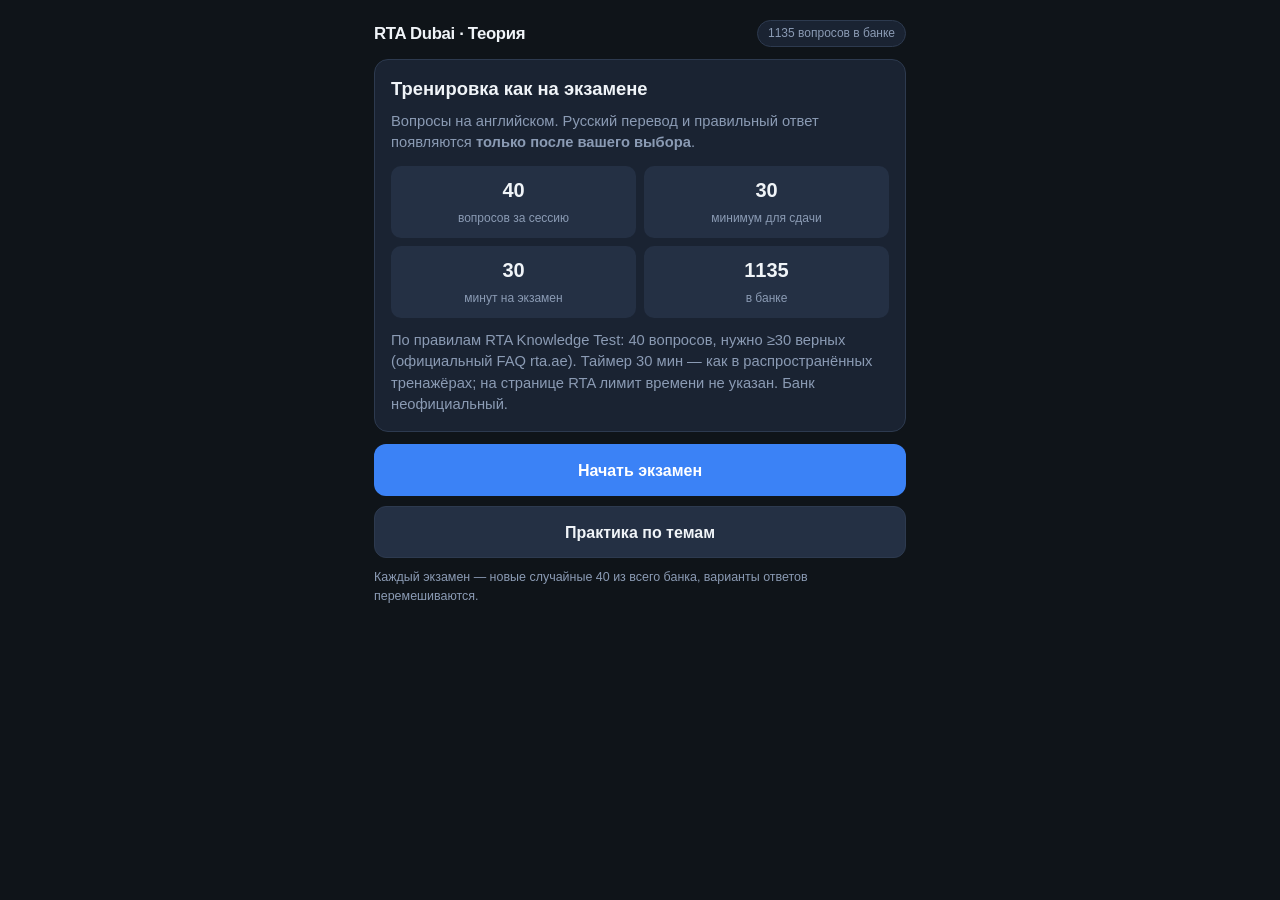
==== index.html @ 9878740d "RTA theory practice app" ====
<!DOCTYPE html>
<html lang="ru">
<head>
  <meta charset="utf-8" />
  <meta name="viewport" content="width=device-width, initial-scale=1, viewport-fit=cover" />
  <meta name="theme-color" content="#0f1419" />
  <meta name="apple-mobile-web-app-capable" content="yes" />
  <meta name="apple-mobile-web-app-status-bar-style" content="black-translucent" />
  <title>RTA Dubai — Теория (практика)</title>
  <link rel="stylesheet" href="styles.css" />
  <link rel="manifest" href="manifest.webmanifest" />
</head>
<body>
  <div class="app">
    <!-- HOME -->
    <section id="screen-home" class="screen">
      <div class="header">
        <h1>RTA Dubai · Теория</h1>
        <span class="badge" id="home-count">…</span>
      </div>
      <div class="card">
        <h2>Тренировка как на экзамене</h2>
        <p>Вопросы на английском. Русский перевод и правильный ответ появляются <b>только после вашего выбора</b>.</p>
        <div class="rules">
          <div class="rule"><b id="rule-q">40</b><span>вопросов за сессию</span></div>
          <div class="rule"><b id="rule-pass">30</b><span>минимум для сдачи</span></div>
          <div class="rule"><b id="rule-min">30</b><span>минут на экзамен</span></div>
          <div class="rule"><b id="rule-bank">1135</b><span>в банке</span></div>
        </div>
        <p class="note">По правилам RTA Knowledge Test: 40 вопросов, нужно ≥30 верных (официальный FAQ rta.ae). Таймер 30 мин — как в распространённых тренажёрах; на странице RTA лимит времени не указан. Банк неофициальный.</p>
      </div>
      <div class="stack">
        <button type="button" class="btn" id="btn-exam">Начать экзамен</button>
        <button type="button" class="btn secondary" id="btn-practice">Практика по темам</button>
      </div>
      <p class="note">Каждый экзамен — новые случайные 40 из всего банка, варианты ответов перемешиваются.</p>
    </section>

    <!-- TOPICS -->
    <section id="screen-topics" class="screen hidden">
      <div class="header">
        <h1>Практика</h1>
        <button type="button" class="btn ghost" id="btn-topics-back" style="width:auto;padding:8px 12px;min-height:36px">Назад</button>
      </div>
      <div class="card">
        <h2>Выберите тему</h2>
        <p>Все вопросы темы в случайном порядке. Русский — только после ответа. Без таймера.</p>
      </div>
      <div class="topic-list" id="topic-list"></div>
    </section>

    <!-- QUIZ -->
    <section id="screen-quiz" class="screen hidden">
      <div class="header">
        <h1>Вопрос</h1>
        <span class="badge timer" id="quiz-timer">—</span>
      </div>
      <div class="progress-wrap">
        <div class="progress-meta">
          <span id="progress-label">—</span>
          <button type="button" class="btn ghost" id="btn-quit" style="width:auto;min-height:32px;padding:4px 10px;font-size:0.8rem">Выйти</button>
        </div>
        <div class="progress-bar"><i id="progress-fill"></i></div>
      </div>
      <div class="card" style="flex:1">
        <div class="q-num" id="q-num"></div>
        <p class="q-text" id="q-text"></p>
        <div id="q-img-wrap"></div>
        <div class="opts" id="opts"></div>
        <div class="feedback" id="feedback"></div>
        <div class="ru-block" id="ru-block">
          <div class="label">Перевод вопроса</div>
          <div class="text" id="ru-q"></div>
        </div>
      </div>
      <div class="footer-actions">
        <button type="button" class="btn hidden" id="btn-next">Далее</button>
      </div>
    </section>

    <!-- RESULT -->
    <section id="screen-result" class="screen hidden">
      <div class="header">
        <h1>Результат</h1>
      </div>
      <div class="card result-score">
        <div class="big" id="result-big">0 / 40</div>
        <div class="verdict" id="result-verdict">—</div>
        <p id="result-sub" class="note"></p>
      </div>
      <div class="stack" style="margin-bottom:12px">
        <button type="button" class="btn" id="btn-again">Ещё раз</button>
        <button type="button" class="btn secondary" id="btn-home">На главную</button>
      </div>
      <h2 style="font-size:1rem;margin:8px 0">Разбор ошибок</h2>
      <div class="wrong-list" id="wrong-list"></div>
    </section>
  </div>
  <script src="app.js"></script>
</body>
</html>
---- styles.css ----
:root {
  --bg: #0f1419;
  --card: #1a2332;
  --card2: #243044;
  --text: #f0f4f8;
  --muted: #8b9bb4;
  --accent: #3b82f6;
  --accent2: #2563eb;
  --good: #22c55e;
  --bad: #ef4444;
  --warn: #f59e0b;
  --ru: #94a3b8;
  --border: #2d3a4f;
  --radius: 14px;
  --safe-b: env(safe-area-inset-bottom, 0px);
}
* { box-sizing: border-box; -webkit-tap-highlight-color: transparent; }
html, body {
  margin: 0; padding: 0;
  background: var(--bg); color: var(--text);
  font-family: -apple-system, BlinkMacSystemFont, "Segoe UI", Roboto, "Helvetica Neue", Arial, sans-serif;
  font-size: 16px; line-height: 1.45;
  min-height: 100%;
}
button, select { font: inherit; }
.app { max-width: 560px; margin: 0 auto; min-height: 100dvh; display: flex; flex-direction: column; padding: 12px 14px calc(16px + var(--safe-b)); }
.header {
  display: flex; align-items: center; justify-content: space-between; gap: 8px;
  padding: 8px 0 12px; position: sticky; top: 0; background: var(--bg); z-index: 5;
}
.header h1 { font-size: 1.05rem; margin: 0; font-weight: 700; letter-spacing: -0.02em; }
.badge {
  font-size: 0.75rem; color: var(--muted); background: var(--card);
  border: 1px solid var(--border); border-radius: 999px; padding: 4px 10px; white-space: nowrap;
}
.card {
  background: var(--card); border: 1px solid var(--border);
  border-radius: var(--radius); padding: 16px; margin-bottom: 12px;
}
.card h2 { margin: 0 0 8px; font-size: 1.15rem; }
.card p { margin: 0 0 10px; color: var(--muted); font-size: 0.92rem; }
.card p:last-child { margin-bottom: 0; }
.rules { display: grid; grid-template-columns: 1fr 1fr; gap: 8px; margin: 12px 0; }
.rule {
  background: var(--card2); border-radius: 10px; padding: 10px 12px; text-align: center;
}
.rule b { display: block; font-size: 1.25rem; color: var(--text); }
.rule span { font-size: 0.75rem; color: var(--muted); }
.btn {
  display: flex; align-items: center; justify-content: center; gap: 8px;
  width: 100%; min-height: 52px; border: none; border-radius: 12px;
  background: var(--accent); color: #fff; font-weight: 600; font-size: 1rem;
  cursor: pointer; padding: 12px 16px; transition: background .15s, transform .05s;
}
.btn:active { transform: scale(0.98); }
.btn:disabled { opacity: 0.45; cursor: not-allowed; }
.btn.secondary { background: var(--card2); color: var(--text); border: 1px solid var(--border); }
.btn.ghost { background: transparent; color: var(--muted); border: 1px solid var(--border); min-height: 44px; font-weight: 500; }
.btn.good { background: var(--good); }
.btn.bad { background: var(--bad); }
.stack { display: flex; flex-direction: column; gap: 10px; }
.row { display: flex; gap: 8px; }
.row .btn { flex: 1; }
.select {
  width: 100%; min-height: 48px; border-radius: 12px; border: 1px solid var(--border);
  background: var(--card2); color: var(--text); padding: 10px 12px;
}
.progress-wrap { margin-bottom: 10px; }
.progress-meta {
  display: flex; justify-content: space-between; align-items: center;
  font-size: 0.85rem; color: var(--muted); margin-bottom: 6px;
}
.progress-bar {
  height: 6px; background: var(--card2); border-radius: 99px; overflow: hidden;
}
.progress-bar > i {
  display: block; height: 100%; background: var(--accent); width: 0%;
  transition: width .2s;
}
.timer.warn { color: var(--warn); font-weight: 700; }
.timer.danger { color: var(--bad); font-weight: 700; }
.q-num { font-size: 0.8rem; color: var(--muted); margin-bottom: 6px; }
.q-text { font-size: 1.08rem; font-weight: 600; margin: 0 0 12px; letter-spacing: -0.01em; }
.q-img {
  display: block; max-width: 100%; max-height: 220px; margin: 0 auto 14px;
  border-radius: 10px; background: #fff; object-fit: contain;
}
.opts { display: flex; flex-direction: column; gap: 8px; }
.opt {
  text-align: left; width: 100%; min-height: 56px; padding: 12px 14px;
  border-radius: 12px; border: 2px solid var(--border); background: var(--card2);
  color: var(--text); cursor: pointer; font-weight: 500; font-size: 0.98rem;
  display: flex; flex-direction: column; gap: 4px; align-items: flex-start;
}
.opt .letter {
  display: inline-flex; align-items: center; justify-content: center;
  width: 24px; height: 24px; border-radius: 8px; background: var(--border);
  font-size: 0.75rem; font-weight: 700; margin-right: 8px; flex-shrink: 0;
}
.opt .en { display: flex; align-items: flex-start; gap: 0; width: 100%; }
.opt .en-text { flex: 1; }
.opt.selected { border-color: var(--accent); background: #1e3a5f; }
.opt.correct { border-color: var(--good); background: #14532d; }
.opt.wrong { border-color: var(--bad); background: #7f1d1d; }
.opt.dim { opacity: 0.55; }
.opt .ru {
  font-size: 0.82rem; color: var(--ru); font-weight: 400;
  padding-left: 32px; margin-top: 2px; display: none;
}
.opt.revealed .ru { display: block; }
.feedback {
  margin-top: 12px; padding: 12px 14px; border-radius: 12px;
  font-weight: 600; display: none;
}
.feedback.show { display: block; }
.feedback.ok { background: #14532d; color: #bbf7d0; }
.feedback.no { background: #7f1d1d; color: #fecaca; }
.ru-block {
  margin-top: 12px; padding: 12px; border-radius: 12px;
  background: #111827; border: 1px dashed var(--border); display: none;
}
.ru-block.show { display: block; }
.ru-block .label { font-size: 0.7rem; text-transform: uppercase; letter-spacing: .06em; color: var(--muted); margin-bottom: 4px; }
.ru-block .text { color: var(--ru); font-size: 0.92rem; }
.footer-actions {
  margin-top: auto; padding-top: 12px; display: flex; flex-direction: column; gap: 8px;
  position: sticky; bottom: 0; background: linear-gradient(transparent, var(--bg) 20%);
  padding-bottom: calc(8px + var(--safe-b));
}
.result-score {
  text-align: center; padding: 20px 12px;
}
.result-score .big {
  font-size: 3rem; font-weight: 800; letter-spacing: -0.03em; line-height: 1;
}
.result-score .verdict {
  font-size: 1.3rem; font-weight: 700; margin-top: 8px;
}
.result-score .verdict.pass { color: var(--good); }
.result-score .verdict.fail { color: var(--bad); }
.wrong-list { display: flex; flex-direction: column; gap: 10px; }
.wrong-item { background: var(--card); border: 1px solid var(--border); border-radius: 12px; padding: 12px; }
.wrong-item .wq { font-weight: 600; margin-bottom: 6px; }
.wrong-item .wru { color: var(--ru); font-size: 0.85rem; margin-bottom: 8px; }
.wrong-item .wa { font-size: 0.88rem; }
.wrong-item .wa .yours { color: #fca5a5; }
.wrong-item .wa .right { color: #86efac; }
.topic-list { display: flex; flex-direction: column; gap: 6px; max-height: 50vh; overflow: auto; -webkit-overflow-scrolling: touch; }
.topic-btn {
  text-align: left; width: 100%; min-height: 48px; padding: 10px 12px;
  border-radius: 10px; border: 1px solid var(--border); background: var(--card2);
  color: var(--text); cursor: pointer; display: flex; justify-content: space-between; gap: 8px; align-items: center;
}
.topic-btn span:first-child { font-size: 0.92rem; }
.topic-btn .n { color: var(--muted); font-size: 0.8rem; white-space: nowrap; }
.note { font-size: 0.78rem; color: var(--muted); margin-top: 10px; }
.hidden { display: none !important; }
.screen { flex: 1; display: flex; flex-direction: column; }
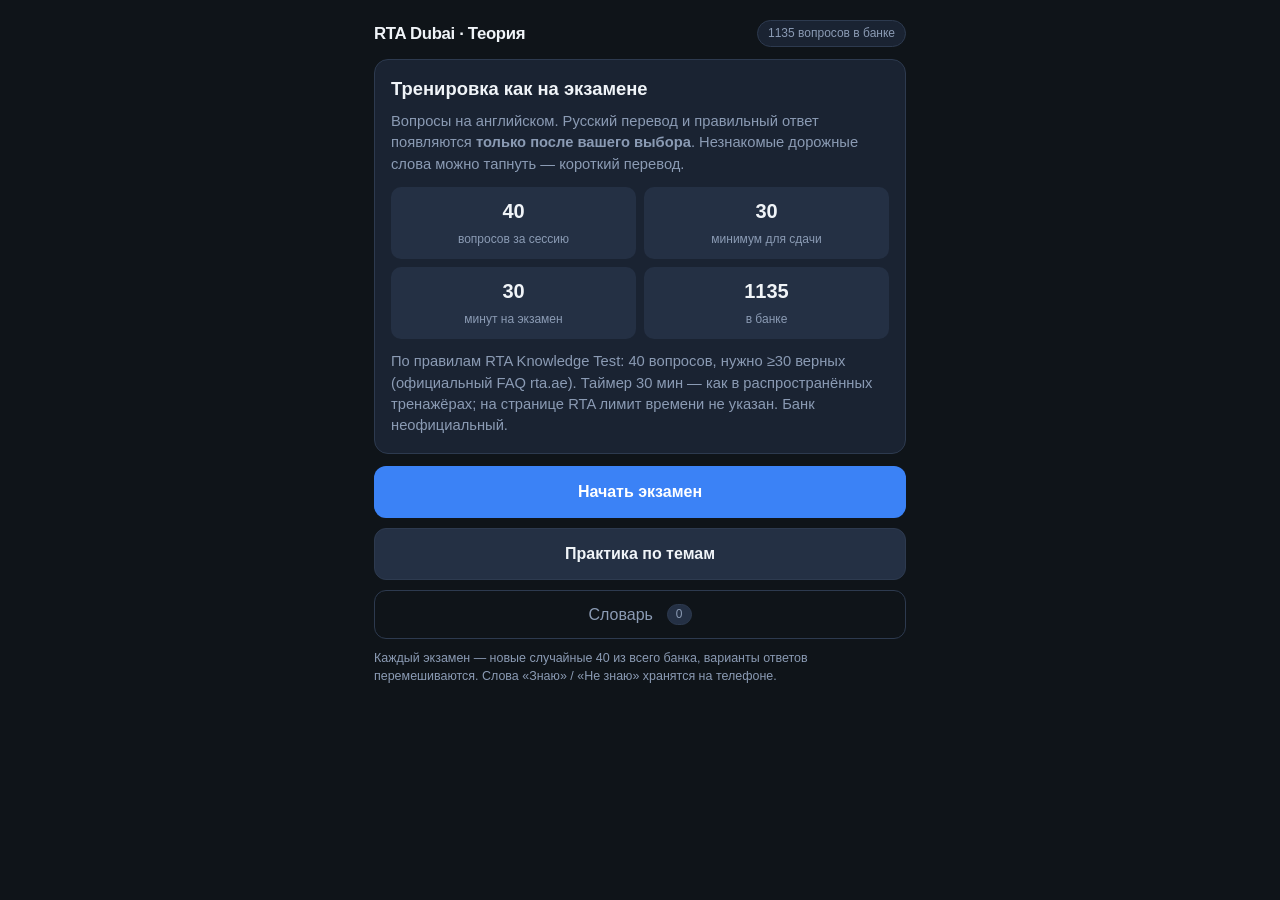
==== commit 1eb48228: "Add vocabulary learning: tap-translate, known/learning, flashcards EN-first exam/practice unchanged " ====
--- a/index.html
+++ b/index.html
@@ -20,7 +20,7 @@
       </div>
       <div class="card">
         <h2>Тренировка как на экзамене</h2>
-        <p>Вопросы на английском. Русский перевод и правильный ответ появляются <b>только после вашего выбора</b>.</p>
+        <p>Вопросы на английском. Русский перевод и правильный ответ появляются <b>только после вашего выбора</b>. Незнакомые дорожные слова можно тапнуть — короткий перевод.</p>
         <div class="rules">
           <div class="rule"><b id="rule-q">40</b><span>вопросов за сессию</span></div>
           <div class="rule"><b id="rule-pass">30</b><span>минимум для сдачи</span></div>
@@ -32,8 +32,9 @@
       <div class="stack">
         <button type="button" class="btn" id="btn-exam">Начать экзамен</button>
         <button type="button" class="btn secondary" id="btn-practice">Практика по темам</button>
+        <button type="button" class="btn ghost" id="btn-vocab">Словарь <span class="badge-inline" id="vocab-badge">0</span></button>
       </div>
-      <p class="note">Каждый экзамен — новые случайные 40 из всего банка, варианты ответов перемешиваются.</p>
+      <p class="note">Каждый экзамен — новые случайные 40 из всего банка, варианты ответов перемешиваются. Слова «Знаю» / «Не знаю» хранятся на телефоне.</p>
     </section>
 
     <!-- TOPICS -->
@@ -47,6 +48,44 @@
         <p>Все вопросы темы в случайном порядке. Русский — только после ответа. Без таймера.</p>
       </div>
       <div class="topic-list" id="topic-list"></div>
+    </section>
+
+    <!-- VOCAB -->
+    <section id="screen-vocab" class="screen hidden">
+      <div class="header">
+        <h1>Словарь</h1>
+        <button type="button" class="btn ghost" id="btn-vocab-back" style="width:auto;padding:8px 12px;min-height:36px">Назад</button>
+      </div>
+      <div class="card">
+        <div class="vocab-stats" id="vocab-stats"></div>
+        <p class="note" style="margin-top:8px">Тапайте подчёркнутые слова в вопросах — короткий перевод. После ответа отметьте «Знаю» / «Не знаю». Известные слова больше не подчёркиваются.</p>
+      </div>
+      <div class="row" style="margin-bottom:10px">
+        <button type="button" class="btn secondary" id="btn-flashcards" style="min-height:44px">Карточки (учу)</button>
+      </div>
+      <div class="vocab-tabs">
+        <button type="button" class="vocab-tab active" data-tab="learning">Учу</button>
+        <button type="button" class="vocab-tab" data-tab="known">Знаю</button>
+      </div>
+      <div class="vocab-list" id="vocab-list"></div>
+    </section>
+
+    <!-- FLASHCARDS -->
+    <section id="screen-flash" class="screen hidden">
+      <div class="header">
+        <h1>Карточки</h1>
+        <button type="button" class="btn ghost" id="btn-flash-back" style="width:auto;padding:8px 12px;min-height:36px">Назад</button>
+      </div>
+      <div class="card flash-card" id="flash-card">
+        <div class="flash-en" id="flash-en">—</div>
+        <div class="flash-ru hidden" id="flash-ru">—</div>
+        <p class="note" id="flash-hint">Тапните карточку, чтобы увидеть перевод</p>
+      </div>
+      <div class="row">
+        <button type="button" class="btn bad" id="btn-flash-no" style="min-height:48px">Не знаю</button>
+        <button type="button" class="btn good" id="btn-flash-yes" style="min-height:48px">Знаю</button>
+      </div>
+      <p class="note" id="flash-progress" style="text-align:center"></p>
     </section>
 
     <!-- QUIZ -->
@@ -72,6 +111,10 @@
           <div class="label">Перевод вопроса</div>
           <div class="text" id="ru-q"></div>
         </div>
+        <div class="term-mark hidden" id="term-mark">
+          <div class="label">Слова из вопроса</div>
+          <div class="term-chips" id="term-chips"></div>
+        </div>
       </div>
       <div class="footer-actions">
         <button type="button" class="btn hidden" id="btn-next">Далее</button>
@@ -96,6 +139,20 @@
       <div class="wrong-list" id="wrong-list"></div>
     </section>
   </div>
+
+  <!-- Gloss popup -->
+  <div id="gloss-pop" class="gloss-pop hidden" role="dialog" aria-live="polite">
+    <div class="gloss-inner">
+      <div class="gloss-term" id="gloss-term"></div>
+      <div class="gloss-ru" id="gloss-ru"></div>
+      <div class="gloss-actions row">
+        <button type="button" class="btn bad" id="gloss-no" style="min-height:40px;font-size:0.9rem">Не знаю</button>
+        <button type="button" class="btn good" id="gloss-yes" style="min-height:40px;font-size:0.9rem">Знаю</button>
+      </div>
+      <button type="button" class="btn ghost" id="gloss-close" style="min-height:36px;margin-top:6px;font-size:0.85rem">Закрыть</button>
+    </div>
+  </div>
+
   <script src="app.js"></script>
 </body>
 </html>
--- a/styles.css
+++ b/styles.css
@@ -156,3 +156,103 @@
 .note { font-size: 0.78rem; color: var(--muted); margin-top: 10px; }
 .hidden { display: none !important; }
 .screen { flex: 1; display: flex; flex-direction: column; }
+
+/* —— Vocabulary / tap-translate —— */
+.tap-word {
+  text-decoration: underline;
+  text-decoration-style: dotted;
+  text-decoration-color: rgba(59, 130, 246, 0.55);
+  text-underline-offset: 3px;
+  cursor: pointer;
+  border-radius: 3px;
+}
+.tap-word:active, .tap-word.active {
+  background: rgba(59, 130, 246, 0.25);
+}
+.opt .tap-word { text-decoration-color: rgba(147, 197, 253, 0.5); }
+
+.gloss-pop {
+  position: fixed; inset: 0; z-index: 50;
+  background: rgba(0,0,0,0.55);
+  display: flex; align-items: flex-end; justify-content: center;
+  padding: 14px 14px calc(14px + var(--safe-b));
+}
+.gloss-pop.hidden { display: none !important; }
+.gloss-inner {
+  width: 100%; max-width: 560px;
+  background: var(--card); border: 1px solid var(--border);
+  border-radius: 16px; padding: 16px;
+  box-shadow: 0 -8px 40px rgba(0,0,0,0.4);
+}
+.gloss-term {
+  font-size: 1.15rem; font-weight: 700; margin-bottom: 4px;
+  letter-spacing: -0.01em;
+}
+.gloss-ru { color: var(--ru); font-size: 1rem; margin-bottom: 12px; }
+
+.term-mark { margin-top: 12px; }
+.term-mark .label {
+  font-size: 0.7rem; text-transform: uppercase; letter-spacing: .06em;
+  color: var(--muted); margin-bottom: 8px;
+}
+.term-chips { display: flex; flex-wrap: wrap; gap: 6px; }
+.term-chip {
+  display: inline-flex; flex-direction: column; gap: 4px;
+  background: var(--card2); border: 1px solid var(--border);
+  border-radius: 10px; padding: 8px 10px; max-width: 100%;
+}
+.term-chip .tw { font-weight: 600; font-size: 0.9rem; }
+.term-chip .tr { color: var(--ru); font-size: 0.78rem; }
+.term-chip .acts { display: flex; gap: 4px; }
+.term-chip .acts button {
+  border: none; border-radius: 8px; padding: 4px 8px; font-size: 0.75rem;
+  font-weight: 600; cursor: pointer; color: #fff;
+}
+.term-chip .acts .y { background: var(--good); }
+.term-chip .acts .n { background: var(--card); border: 1px solid var(--border) !important; color: var(--muted) !important; }
+.term-chip.known { opacity: 0.55; border-color: var(--good); }
+.term-chip.learning { border-color: var(--warn); }
+
+.badge-inline {
+  display: inline-block; margin-left: 6px; font-size: 0.75rem;
+  background: var(--card2); border: 1px solid var(--border);
+  border-radius: 999px; padding: 1px 8px; color: var(--muted); font-weight: 500;
+}
+
+.vocab-stats {
+  display: grid; grid-template-columns: 1fr 1fr 1fr; gap: 8px;
+}
+.vocab-stat {
+  background: var(--card2); border-radius: 10px; padding: 10px; text-align: center;
+}
+.vocab-stat b { display: block; font-size: 1.2rem; }
+.vocab-stat span { font-size: 0.72rem; color: var(--muted); }
+
+.vocab-tabs { display: flex; gap: 6px; margin-bottom: 10px; }
+.vocab-tab {
+  flex: 1; min-height: 40px; border-radius: 10px; border: 1px solid var(--border);
+  background: var(--card2); color: var(--muted); font-weight: 600; cursor: pointer;
+}
+.vocab-tab.active { background: var(--accent); color: #fff; border-color: var(--accent); }
+
+.vocab-list { display: flex; flex-direction: column; gap: 6px; flex: 1; overflow: auto; -webkit-overflow-scrolling: touch; }
+.vocab-item {
+  display: flex; justify-content: space-between; align-items: center; gap: 8px;
+  background: var(--card); border: 1px solid var(--border); border-radius: 10px;
+  padding: 10px 12px;
+}
+.vocab-item .en { font-weight: 600; }
+.vocab-item .ru { color: var(--ru); font-size: 0.85rem; }
+.vocab-item .meta { text-align: right; }
+.vocab-item button {
+  border: 1px solid var(--border); background: var(--card2); color: var(--muted);
+  border-radius: 8px; padding: 4px 8px; font-size: 0.75rem; cursor: pointer;
+}
+
+.flash-card {
+  flex: 1; display: flex; flex-direction: column; align-items: center; justify-content: center;
+  text-align: center; min-height: 220px; cursor: pointer; user-select: none;
+}
+.flash-en { font-size: 1.6rem; font-weight: 800; letter-spacing: -0.02em; margin-bottom: 12px; }
+.flash-ru { font-size: 1.2rem; color: var(--ru); }
+.flash-ru.hidden { display: none; }
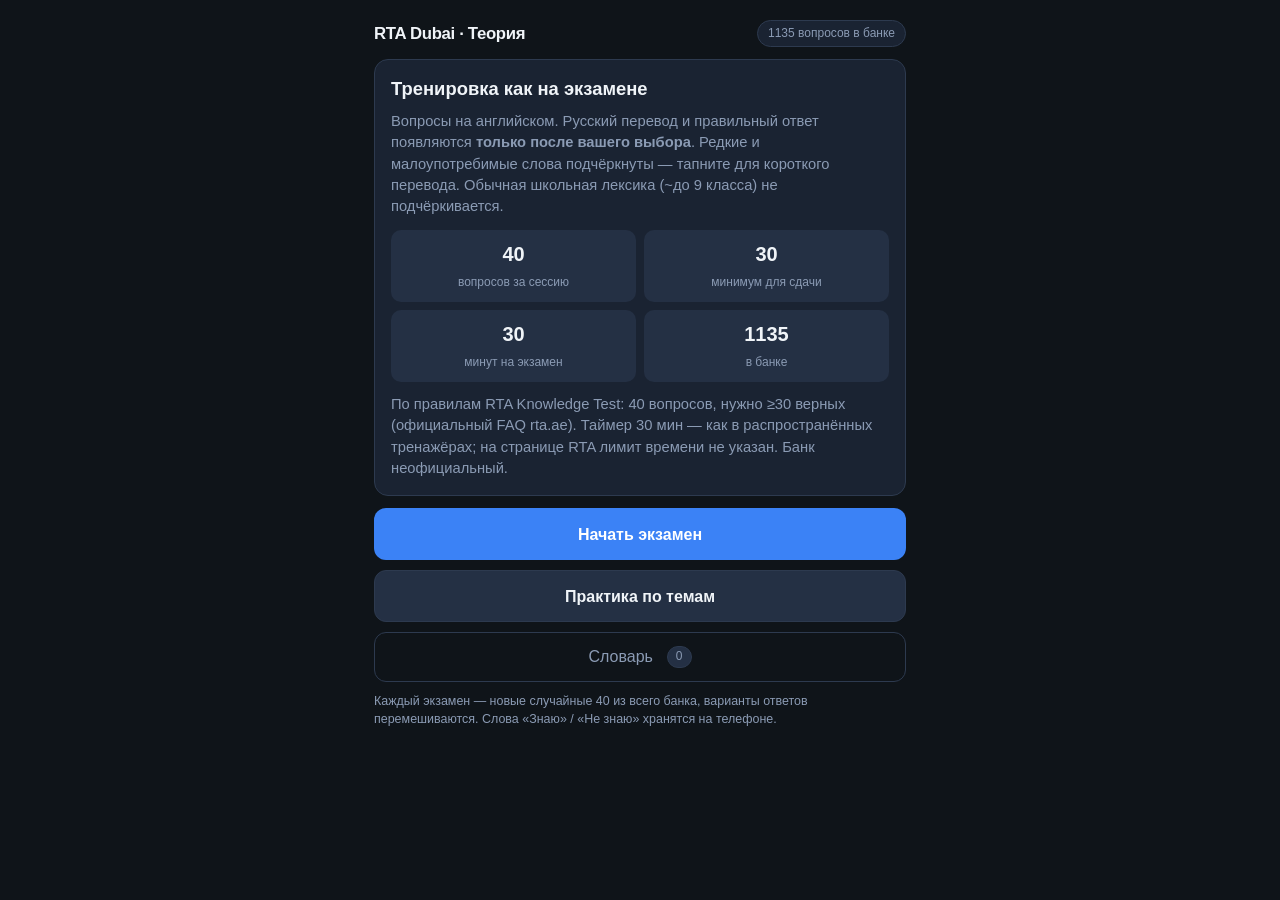
==== commit 07f5dc87: "Expand vocab underlining beyond road terms Underline rarer / less everyday words from the question b" ====
--- a/index.html
+++ b/index.html
@@ -20,7 +20,7 @@
       </div>
       <div class="card">
         <h2>Тренировка как на экзамене</h2>
-        <p>Вопросы на английском. Русский перевод и правильный ответ появляются <b>только после вашего выбора</b>. Незнакомые дорожные слова можно тапнуть — короткий перевод.</p>
+        <p>Вопросы на английском. Русский перевод и правильный ответ появляются <b>только после вашего выбора</b>. Редкие и малоупотребимые слова подчёркнуты — тапните для короткого перевода. Обычная школьная лексика (~до 9 класса) не подчёркивается.</p>
         <div class="rules">
           <div class="rule"><b id="rule-q">40</b><span>вопросов за сессию</span></div>
           <div class="rule"><b id="rule-pass">30</b><span>минимум для сдачи</span></div>
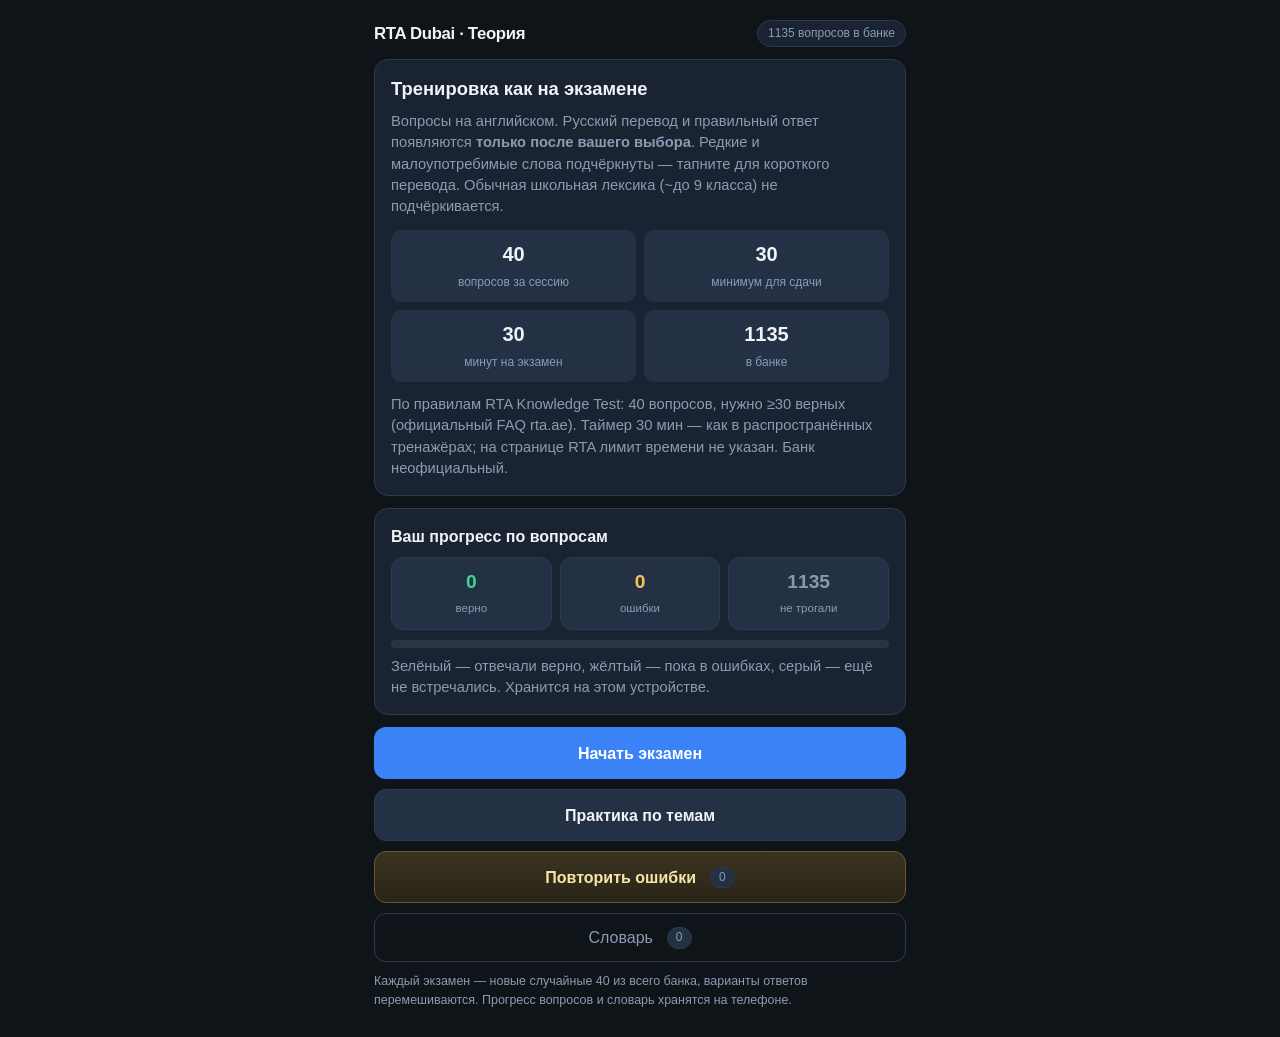
==== commit 0ccd9ce0: "Fix glossary self-translations + question progress (errors mode) - Clean glossary: strip EN pollutio" ====
--- a/index.html
+++ b/index.html
@@ -29,12 +29,23 @@
         </div>
         <p class="note">По правилам RTA Knowledge Test: 40 вопросов, нужно ≥30 верных (официальный FAQ rta.ae). Таймер 30 мин — как в распространённых тренажёрах; на странице RTA лимит времени не указан. Банк неофициальный.</p>
       </div>
+      <div class="card" id="home-progress-card" style="margin-top:0">
+        <h2 style="font-size:1rem;margin:0 0 8px">Ваш прогресс по вопросам</h2>
+        <div class="prog-legend" id="home-progress">
+          <div class="prog-pill ok"><b id="prog-ok">0</b><span>верно</span></div>
+          <div class="prog-pill bad"><b id="prog-bad">0</b><span>ошибки</span></div>
+          <div class="prog-pill dim"><b id="prog-new">0</b><span>не трогали</span></div>
+        </div>
+        <div class="prog-bar" aria-hidden="true"><i id="prog-bar-ok"></i><i id="prog-bar-bad"></i></div>
+        <p class="note" style="margin:8px 0 0">Зелёный — отвечали верно, жёлтый — пока в ошибках, серый — ещё не встречались. Хранится на этом устройстве.</p>
+      </div>
       <div class="stack">
         <button type="button" class="btn" id="btn-exam">Начать экзамен</button>
         <button type="button" class="btn secondary" id="btn-practice">Практика по темам</button>
+        <button type="button" class="btn warn" id="btn-errors">Повторить ошибки <span class="badge-inline" id="errors-badge">0</span></button>
         <button type="button" class="btn ghost" id="btn-vocab">Словарь <span class="badge-inline" id="vocab-badge">0</span></button>
       </div>
-      <p class="note">Каждый экзамен — новые случайные 40 из всего банка, варианты ответов перемешиваются. Слова «Знаю» / «Не знаю» хранятся на телефоне.</p>
+      <p class="note">Каждый экзамен — новые случайные 40 из всего банка, варианты ответов перемешиваются. Прогресс вопросов и словарь хранятся на телефоне.</p>
     </section>
 
     <!-- TOPICS -->
@@ -45,7 +56,12 @@
       </div>
       <div class="card">
         <h2>Выберите тему</h2>
-        <p>Все вопросы темы в случайном порядке. Русский — только после ответа. Без таймера.</p>
+        <p>Вопросы в случайном порядке. Русский — только после ответа. Без таймера.</p>
+        <div class="filter-row" id="practice-filters" role="tablist" aria-label="Фильтр вопросов">
+          <button type="button" class="filter-chip active" data-filter="all">Все</button>
+          <button type="button" class="filter-chip" data-filter="wrong">Только ошибки</button>
+          <button type="button" class="filter-chip" data-filter="unseen">Только новые</button>
+        </div>
       </div>
       <div class="topic-list" id="topic-list"></div>
     </section>
--- a/styles.css
+++ b/styles.css
@@ -256,3 +256,71 @@
 .flash-en { font-size: 1.6rem; font-weight: 800; letter-spacing: -0.02em; margin-bottom: 12px; }
 .flash-ru { font-size: 1.2rem; color: var(--ru); }
 .flash-ru.hidden { display: none; }
+
+/* Progress */
+.prog-legend { display: grid; grid-template-columns: repeat(3, 1fr); gap: 8px; }
+.prog-pill {
+  background: var(--card2, #1a222c);
+  border: 1px solid var(--border, #2a3542);
+  border-radius: 12px;
+  padding: 10px 8px;
+  text-align: center;
+}
+.prog-pill b { display: block; font-size: 1.2rem; color: var(--text); }
+.prog-pill span { font-size: 0.72rem; color: var(--muted); }
+.prog-pill.ok b { color: #3dd68c; }
+.prog-pill.bad b { color: #f5c84c; }
+.prog-pill.dim b { color: #8b9aab; }
+.prog-bar {
+  display: flex;
+  height: 8px;
+  border-radius: 99px;
+  overflow: hidden;
+  background: #2a3542;
+  margin-top: 10px;
+}
+.prog-bar i { display: block; height: 100%; }
+#prog-bar-ok { background: #3dd68c; width: 0%; }
+#prog-bar-bad { background: #f5c84c; width: 0%; }
+.btn.warn {
+  background: linear-gradient(180deg, #3a3420, #2a2418);
+  border: 1px solid #6a5a28;
+  color: #f5e6a8;
+}
+.btn.warn:active { filter: brightness(1.08); }
+.filter-row { display: flex; flex-wrap: wrap; gap: 8px; margin-top: 12px; }
+.filter-chip {
+  border: 1px solid var(--border, #2a3542);
+  background: transparent;
+  color: var(--muted);
+  border-radius: 999px;
+  padding: 8px 12px;
+  font-size: 0.82rem;
+  min-height: 36px;
+}
+.filter-chip.active {
+  background: #1e3a5f;
+  border-color: #3b6ea5;
+  color: #dcecff;
+}
+.topic-btn .prog-mini {
+  display: flex;
+  gap: 6px;
+  margin-top: 4px;
+  font-size: 0.72rem;
+  color: var(--muted);
+  width: 100%;
+}
+.topic-btn .prog-mini .g { color: #3dd68c; }
+.topic-btn .prog-mini .y { color: #f5c84c; }
+.topic-btn .prog-mini .z { color: #8b9aab; }
+.topic-btn {
+  flex-wrap: wrap;
+}
+.topic-btn .topic-main {
+  display: flex;
+  justify-content: space-between;
+  width: 100%;
+  gap: 8px;
+  align-items: baseline;
+}
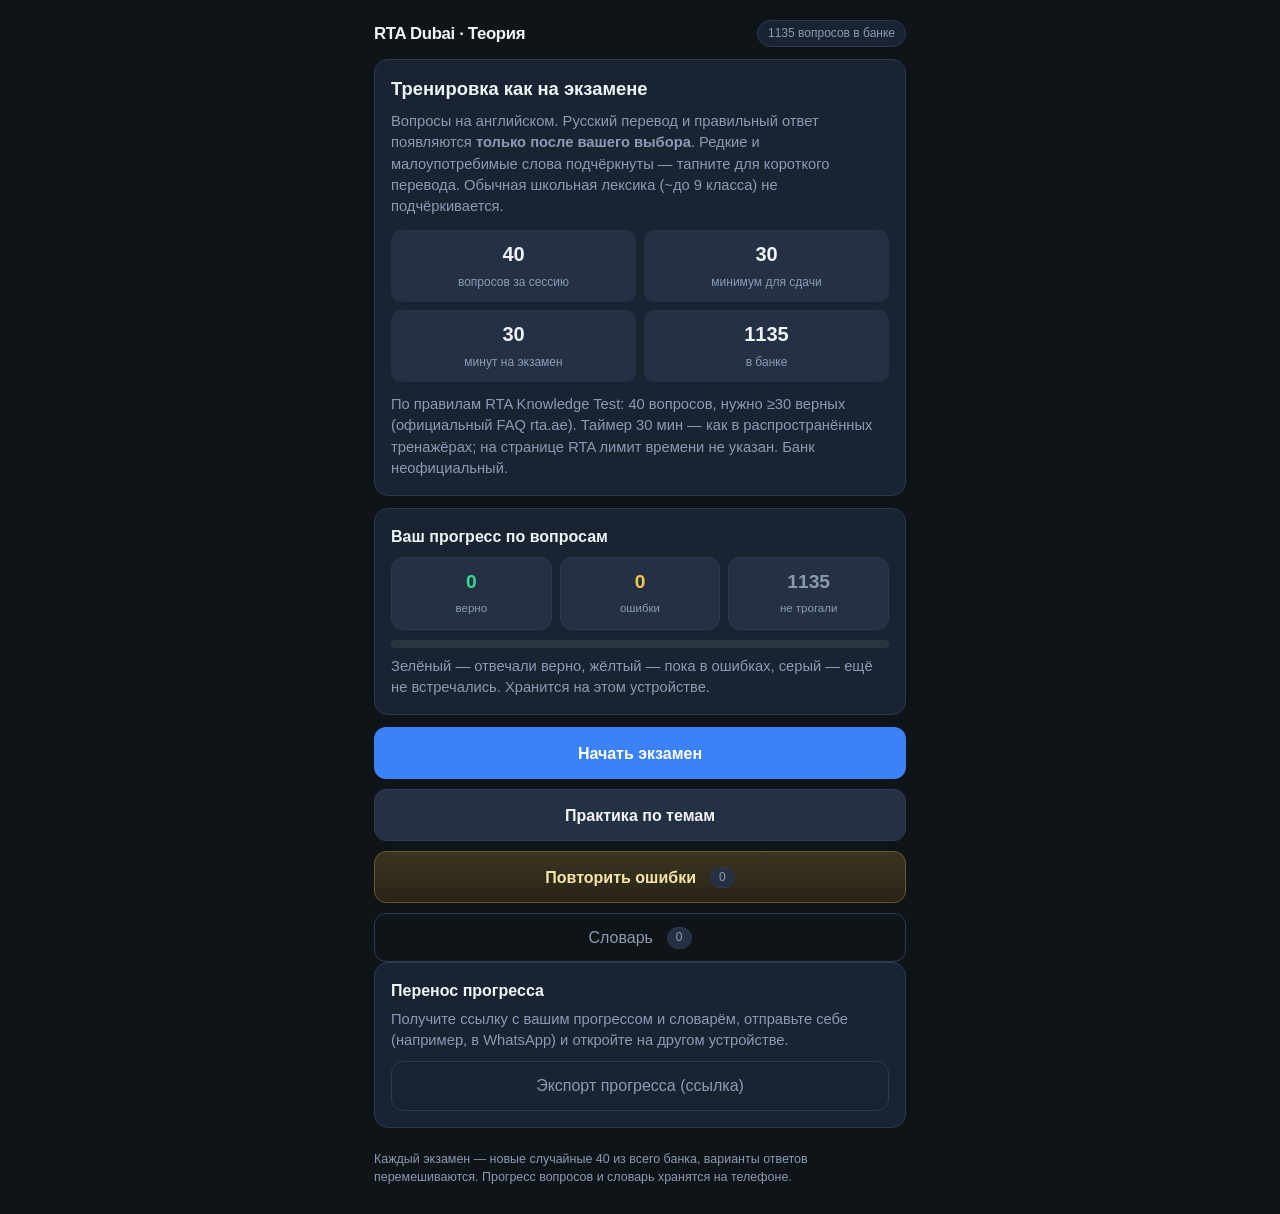
==== commit ee4eba4d: "Add progress transfer by link (#import=, merge/replace), timestamps for per-question merge; SW v7-tr" ====
--- a/index.html
+++ b/index.html
@@ -44,6 +44,19 @@
         <button type="button" class="btn secondary" id="btn-practice">Практика по темам</button>
         <button type="button" class="btn warn" id="btn-errors">Повторить ошибки <span class="badge-inline" id="errors-badge">0</span></button>
         <button type="button" class="btn ghost" id="btn-vocab">Словарь <span class="badge-inline" id="vocab-badge">0</span></button>
+      </div>
+      <div class="card" id="transfer-card">
+        <h2 style="font-size:1rem;margin:0 0 6px">Перенос прогресса</h2>
+        <p class="note" style="margin:0 0 10px">Получите ссылку с вашим прогрессом и словарём, отправьте себе (например, в WhatsApp) и откройте на другом устройстве.</p>
+        <button type="button" class="btn ghost" id="btn-export">Экспорт прогресса (ссылка)</button>
+        <div id="export-box" class="hidden" style="margin-top:10px">
+          <textarea id="export-link" class="export-link" readonly rows="4" aria-label="Ссылка с прогрессом"></textarea>
+          <div class="row" style="margin-top:8px">
+            <button type="button" class="btn secondary" id="btn-copy" style="min-height:42px;font-size:0.9rem">Копировать</button>
+            <button type="button" class="btn secondary hidden" id="btn-share" style="min-height:42px;font-size:0.9rem">Поделиться</button>
+          </div>
+          <p class="note" id="export-note" style="margin:8px 0 0"></p>
+        </div>
       </div>
       <p class="note">Каждый экзамен — новые случайные 40 из всего банка, варианты ответов перемешиваются. Прогресс вопросов и словарь хранятся на телефоне.</p>
     </section>
@@ -169,6 +182,18 @@
     </div>
   </div>
 
+  <div id="import-pop" class="gloss-pop hidden" role="dialog" aria-modal="true">
+    <div class="gloss-inner">
+      <div class="gloss-term">Получен прогресс по ссылке</div>
+      <div class="gloss-ru" id="import-summary"></div>
+      <p class="note" style="margin:0 0 10px">Объединить — добавить к текущему (верные ответы и слова сохраняются, при расхождении побеждает более поздний ответ). Заменить — стереть текущий прогресс на этом устройстве.</p>
+      <button type="button" class="btn" id="import-merge" style="min-height:44px">Объединить</button>
+      <button type="button" class="btn warn" id="import-replace" style="min-height:44px;margin-top:8px">Заменить</button>
+      <button type="button" class="btn ghost" id="import-cancel" style="min-height:40px;margin-top:6px;font-size:0.9rem">Отмена</button>
+    </div>
+  </div>
+
+  <script src="transfer.js"></script>
   <script src="app.js"></script>
 </body>
 </html>
--- a/styles.css
+++ b/styles.css
@@ -324,3 +324,12 @@
   gap: 8px;
   align-items: baseline;
 }
+
+/* Transfer */
+.export-link {
+  width: 100%; box-sizing: border-box; resize: none;
+  background: #0f151c; color: #cfe3ff; border: 1px solid var(--border);
+  border-radius: 10px; padding: 8px; font-size: 0.72rem;
+  font-family: ui-monospace, Menlo, Consolas, monospace; word-break: break-all;
+}
+#transfer-card .hidden, #export-box.hidden, #btn-share.hidden { display: none !important; }
